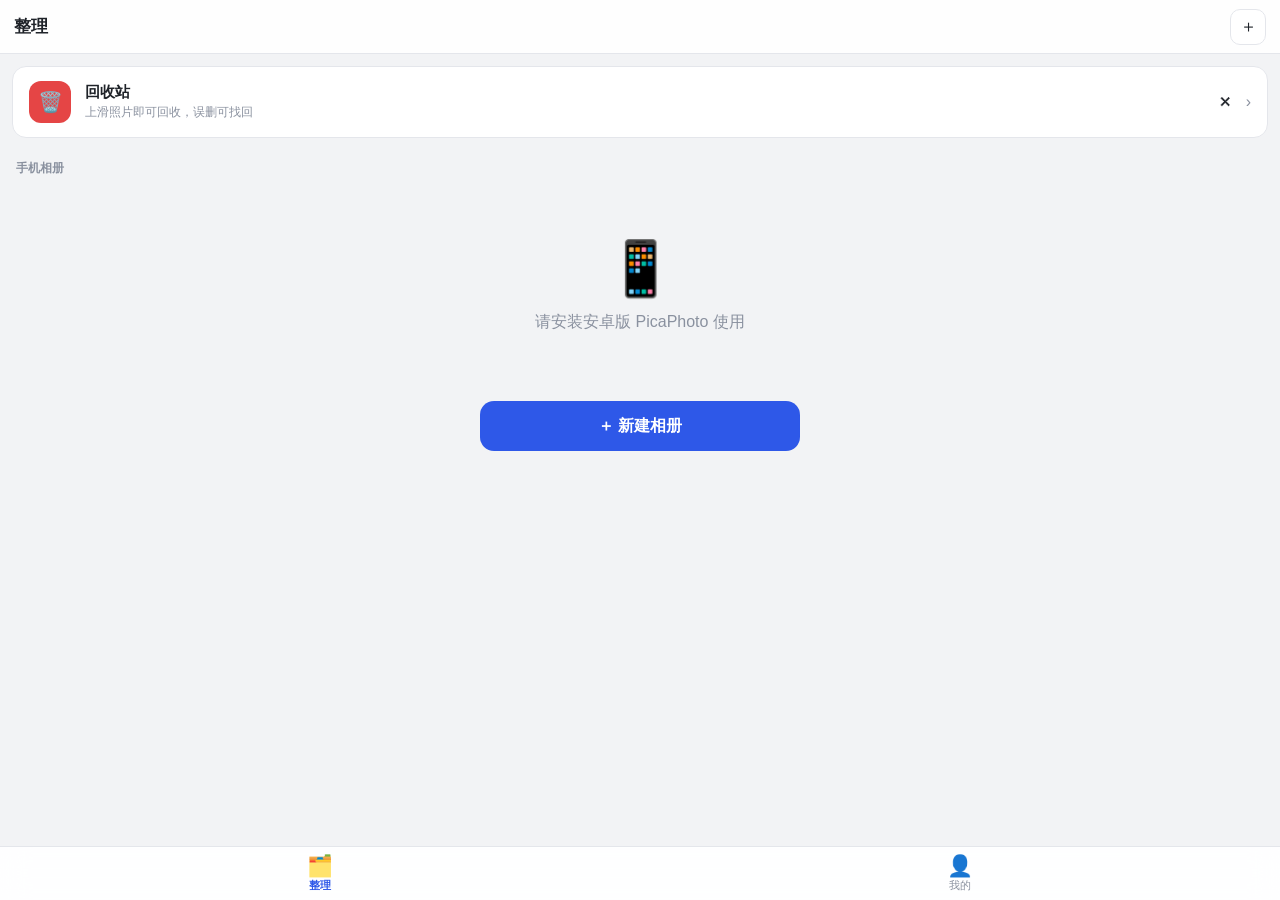
==== mobile/index.html @ a2394e42 "chore: update mobile mirror to v1.3.2" ====
<!doctype html>
<html lang="zh-CN">
<head>
<meta charset="utf-8">
<meta name="viewport" content="width=device-width, initial-scale=1, viewport-fit=cover, maximum-scale=1, user-scalable=no">
<meta name="theme-color" content="#2e58e8">
<meta name="apple-mobile-web-app-capable" content="yes">
<meta name="apple-mobile-web-app-status-bar-style" content="black-translucent">
<title>PicaPhoto</title>
<link rel="manifest" href="manifest.webmanifest">
<link rel="icon" href="icon-192.png">
<link rel="apple-touch-icon" href="icon-192.png">
<link rel="stylesheet" href="app.css">
</head>
<body>
<header id="topbar">
  <button class="tb-btn" id="btn-back" aria-label="返回" style="display:none">‹</button>
  <h1 id="title">整理</h1>
  <button class="tb-btn" id="btn-add" aria-label="添加">＋</button>
</header>

<main>
  <section class="view active" id="view-home">
    <div id="pullHint"></div>
    <div class="tool-card" id="trashCard">
      <div class="ic">🗑️</div>
      <div class="tt"><div class="n">回收站</div><div class="d" id="trashCardD">上滑照片即可回收，误删可找回</div></div>
      <button class="mini-clear" id="trashClear" aria-label="清空回收站">✕</button>
      <span class="arrow">›</span>
    </div>
    <div id="albums"></div>
    <div style="height:80px"></div>
  </section>
  <section class="view" id="view-photos"><div id="photos"></div><div style="height:120px"></div></section>
  <section class="view" id="view-trash"><div id="trash"></div></section>
  <section class="view" id="view-me"></section>
</main>

<nav id="tabbar">
  <div class="tab on" data-tab="org"><span class="ic">🗂️</span>整理</div>
  <div class="tab" data-tab="me"><span class="ic">👤</span>我的</div>
</nav>

<!-- 大图整理：上预览区 + 下工作区 -->
<div id="viewer">
  <div id="vPreview">
    <div id="vTrack"></div>
    <div id="vTrashZone"><span class="ic">🗑️</span><span class="txt">松手移入回收站</span></div>
    <div id="vHint">↑ 上滑回收 · ↓ 下滑返回 · 捏合返回</div>
    <div class="v-count" id="vCount">1 / 1</div>
    <button class="v-close" id="vClose">✕</button>
  </div>
  <div id="vWork"></div>
</div>

<div id="multiAlbums"></div>
<div id="selbar">
  <span class="count" id="selCount">0 项</span>
  <button class="sbtn" id="selAll">全选</button>
  <button class="sbtn" id="selDone">完成</button>
  <button class="sbtn green" id="selMove">移动到</button>
  <button class="sbtn danger" id="selDel">删除</button>
</div>

<div id="sheet">
  <div class="panel">
    <div class="head"><span id="sheetTitle">选择操作</span><span class="x" id="sheetX">✕</span></div>
    <div class="list" id="sheetList"></div>
  </div>
</div>

<div id="dlg">
  <div class="box">
    <div class="t" id="dlgTitle">标题</div>
    <input id="dlgInput" placeholder="请输入名称">
    <div class="btns"><button class="no" id="dlgCancel">取消</button><button class="ok" id="dlgOk">确定</button></div>
  </div>
</div>

<div id="updateDlg">
  <div class="box">
    <div class="t">发现新版本</div>
    <div class="ver" id="updVer"></div>
    <div class="log" id="updLog"></div>
    <div class="btns"><button class="no" id="updIgnore">忽略此版本</button><button class="ok" id="updNow">更新</button></div>
  </div>
</div>

<div id="phPreview"></div>



<button id="fabDone" style="display:none">完成整理 (0)</button>

<div id="toast"></div>

<script src="app.js"></script>
</body>
</html>
---- mobile/app.css ----
:root{
  --bg:#f2f3f5; --card:#fff; --fg:#1f2329; --sub:#8a919f; --line:#e4e6eb;
  --accent:#2e58e8; --accent-soft:#eef3ff; --green:#07c160; --danger:#e54545;
  --bar-h:54px; --safe-b:env(safe-area-inset-bottom,0px); --safe-t:env(safe-area-inset-top,0px);
  --r:14px; color-scheme:light dark;
  --ease:cubic-bezier(.2,.8,.2,1);
  --spring:cubic-bezier(.34,1.56,.64,1);
}
[data-theme="dark"]{
  --bg:#17181c; --card:#262931; --fg:#f2f4f8; --sub:#9aa3b2; --line:#333844;
  --accent:#4d8dff; --accent-soft:#1f2c47; --green:#2fd08a; --danger:#ff6b6b;
}
*{box-sizing:border-box;-webkit-tap-highlight-color:transparent}
html,body{margin:0;height:100%;background:var(--bg);color:var(--fg);
  font-family:-apple-system,BlinkMacSystemFont,"PingFang SC","Microsoft YaHei",sans-serif;
  -webkit-font-smoothing:antialiased;-moz-osx-font-smoothing:grayscale;
  text-rendering:optimizeLegibility;-webkit-text-size-adjust:100%}
body{overflow:hidden;touch-action:manipulation}
button{font-family:inherit;border:none;background:none;color:inherit;cursor:pointer;padding:0}
img{-webkit-user-drag:none;user-select:none}
/* ============ 通用动画（GPU 合成，120Hz 流畅） ============ */
@keyframes viewIn{from{opacity:0;transform:translateX(18px)}to{opacity:1;transform:translateX(0)}}
@keyframes fadeIn{from{opacity:0}to{opacity:1}}
@keyframes riseIn{from{opacity:0;transform:translateY(14px)}to{opacity:1;transform:translateY(0)}}
@keyframes popIn{0%{opacity:0;transform:scale(.86)}60%{transform:scale(1.04)}100%{opacity:1;transform:scale(1)}}
@keyframes pop{0%{transform:scale(.4)}60%{transform:scale(1.25)}100%{transform:scale(1)}}
@keyframes flyout{to{transform:scale(.5);opacity:0}}
@keyframes flyoutUp{to{transform:translateY(-30px) scale(.7);opacity:0}}
@keyframes bounce{0%{transform:scale(1)}30%{transform:scale(1.28)}60%{transform:scale(.92)}100%{transform:scale(1)}}
@keyframes pulse{0%{box-shadow:0 0 0 0 color-mix(in srgb,var(--accent) 55%,transparent)}100%{box-shadow:0 0 0 10px transparent}}
@keyframes sheetUp{from{transform:translateY(60px);opacity:0}to{transform:translateY(0);opacity:1}}
@keyframes dlgIn{from{transform:scale(.9);opacity:0}to{transform:scale(1);opacity:1}}
@keyframes viewerIn{from{transform:translateY(40px);opacity:.4}to{transform:translateY(0);opacity:1}}
@keyframes spinner{to{transform:rotate(360deg)}}
.anim-fade{animation:fadeIn .25s var(--ease)}
.anim-rise{animation:riseIn .32s var(--ease) both}
.anim-pop{animation:popIn .3s var(--spring) both}
@media (prefers-reduced-motion: reduce){
  *{animation:none!important;transition:none!important}
}
/* ============ 顶栏 ============ */
#topbar{position:fixed;top:0;left:0;right:0;z-index:50;height:calc(var(--bar-h) + var(--safe-t));
  padding:var(--safe-t) 14px 0;display:flex;align-items:center;gap:10px;
  background:color-mix(in srgb,var(--card) 88%,transparent);backdrop-filter:blur(14px);
  border-bottom:1px solid var(--line)}
#topbar .logo{width:30px;height:30px;border-radius:8px;flex:none}
#topbar h1{font-size:17px;font-weight:700;margin:0;flex:1;white-space:nowrap;overflow:hidden;text-overflow:ellipsis;transition:opacity .18s}
#topbar .tb-btn{min-width:36px;height:36px;border-radius:10px;display:flex;align-items:center;justify-content:center;
  font-size:17px;background:var(--card);border:1px solid var(--line);padding:0 8px;transition:transform .14s var(--spring),background .2s}
#topbar .tb-btn:active{transform:scale(.88)}
main{position:fixed;inset:calc(var(--bar-h) + var(--safe-t)) 0 calc(var(--bar-h) + var(--safe-b));overflow:hidden}
.view{position:absolute;inset:0;overflow-y:auto;-webkit-overflow-scrolling:touch;padding:12px 12px 30px;display:none;overscroll-behavior-y:contain}
.view.active{display:block;animation:viewIn .26s var(--ease)}
/* ============ 首页 ============ */
.set-h{font-size:12px;color:var(--sub);font-weight:600;padding:8px 4px 4px}
.set-h2{font-size:12px;color:var(--sub);font-weight:600;padding:8px 4px 4px;margin:4px 0 0}
.full{grid-column:1/-1}
.alb-grid{display:grid;grid-template-columns:repeat(2,1fr);gap:12px}
.alb{background:var(--card);border:1px solid var(--line);border-radius:var(--r);overflow:hidden;transition:transform .12s var(--ease)}
.alb:active{transform:scale(.97)}
.alb .cover{width:100%;aspect-ratio:4/3;background:var(--accent-soft);position:relative}
.alb .cover img{width:100%;height:100%;object-fit:cover;display:block}
.alb .meta{padding:10px 12px}
.alb .name{font-size:14px;font-weight:600;white-space:nowrap;overflow:hidden;text-overflow:ellipsis}
.alb .cnt{font-size:12px;color:var(--sub);margin-top:2px}
.ph-grid{display:grid;grid-template-columns:repeat(3,1fr);gap:3px}
.ph{aspect-ratio:1;background:var(--card);border-radius:6px;overflow:hidden;position:relative;transform:translateZ(0)}
.ph img{width:100%;height:100%;object-fit:cover;display:block;pointer-events:none;transition:transform .2s var(--ease)}
.ph .idx{position:absolute;left:4px;bottom:4px;min-width:20px;height:20px;padding:0 4px;border-radius:10px;
  background:var(--accent);color:#fff;display:none;align-items:center;justify-content:center;font-size:12px;font-weight:700;
  animation:pop .28s var(--spring);z-index:2}
.ph.sel-on .idx{display:flex}
.ph.sel-on{outline:3px solid var(--accent);outline-offset:-3px}
.ph.sel-on::after{content:"";position:absolute;inset:0;animation:pulse .45s var(--ease)}
.ph .dur{position:absolute;right:4px;bottom:4px;font-size:10px;color:#fff;background:rgba(0,0,0,.55);
  padding:1px 5px;border-radius:6px}
.empty{padding:56px 24px;text-align:center;color:var(--sub)}
.empty .big{font-size:54px;margin-bottom:12px}
/* ============ 底栏 ============ */
#tabbar{position:fixed;left:0;right:0;bottom:0;z-index:50;height:calc(var(--bar-h) + var(--safe-b));
  padding-bottom:var(--safe-b);display:flex;background:color-mix(in srgb,var(--card) 92%,transparent);
  backdrop-filter:blur(14px);border-top:1px solid var(--line)}
.tab{flex:1;display:flex;flex-direction:column;align-items:center;justify-content:center;gap:2px;
  font-size:11px;color:var(--sub);transition:color .2s;position:relative}
.tab .ic{font-size:21px;line-height:1;position:relative;transition:transform .22s var(--spring)}
.tab .ic .bdg{position:absolute;top:-6px;right:-10px;min-width:16px;height:16px;border-radius:8px;
  background:var(--danger);color:#fff;font-size:10px;display:flex;align-items:center;justify-content:center;padding:0 4px}
.tab.on{color:var(--accent);font-weight:600}
.tab.on .ic{animation:bounce .4s var(--spring)}
.big-btn{margin:12px auto 0;height:50px;border-radius:14px;background:var(--accent);color:#fff;font-size:16px;font-weight:600;
  display:flex;align-items:center;justify-content:center;gap:8px;width:min(320px,80%);transition:transform .14s var(--spring),opacity .2s,background .2s}
.big-btn:active{transform:scale(.96)}
.big-btn.ghost{background:var(--card);color:var(--accent);border:1px solid var(--accent)}
.big-btn.danger{background:var(--danger)}
.big-btn.full{width:100%}
.tool-card{display:flex;align-items:center;gap:14px;background:var(--card);border:1px solid var(--line);
  border-radius:var(--r);padding:14px 16px;margin-bottom:14px;transition:transform .14s var(--ease),box-shadow .2s}
.tool-card:active{transform:scale(.98)}
.tool-card .ic{width:42px;height:42px;border-radius:12px;background:var(--danger);color:#fff;font-size:20px;
  display:flex;align-items:center;justify-content:center;flex:none}
.tool-card .tt{flex:1}
.tool-card .tt .n{font-size:15px;font-weight:600}
.tool-card .tt .d{font-size:12px;color:var(--sub);margin-top:2px}
.tool-card .arrow{color:var(--sub);font-size:16px;transition:transform .2s var(--ease)}
.tool-card:active .arrow{transform:translateX(3px)}
.big-alb{display:flex;gap:14px;align-items:center;background:var(--card);border:1px solid var(--line);border-radius:var(--r);padding:12px;margin-bottom:14px;transition:transform .14s var(--ease)}
.big-alb:active{transform:scale(.98)}
.big-alb .cover{width:72px;height:72px;border-radius:12px;overflow:hidden;background:var(--accent-soft);flex:none}
.big-alb .cover img{width:100%;height:100%;object-fit:cover;display:block}
.big-alb .meta .n{font-size:16px;font-weight:700}
.big-alb .meta .d{font-size:12px;color:var(--sub);margin-top:3px}
.chip-row{display:flex;gap:8px;overflow-x:auto;padding:4px 2px 14px;-webkit-overflow-scrolling:touch;scrollbar-width:none}
.chip-row::-webkit-scrollbar{display:none}
.chip{flex:none;min-width:78px;max-width:132px;background:var(--card);border:1px solid var(--line);border-radius:16px;padding:10px 12px;text-align:center;transition:transform .14s var(--ease)}
.chip:active{transform:scale(.93)}
.chip .n{font-size:13px;font-weight:600;white-space:nowrap;overflow:hidden;text-overflow:ellipsis}
.chip .s{font-size:10px;color:var(--sub);margin-top:3px}
.chip.new{border-style:dashed;color:var(--accent);background:var(--accent-soft)}
.chip img{width:36px;height:36px;border-radius:10px;object-fit:cover;display:block;margin:0 auto 6px}
.chip.ph{min-width:92px}
.pgalb-grid{display:grid;grid-template-columns:repeat(4,1fr);gap:8px;margin-bottom:8px}
.pgalb{background:var(--card);border:1px solid var(--line);border-radius:10px;overflow:hidden;transition:transform .14s var(--ease);position:relative}
.pgalb:active{transform:scale(.93)}
.pgalb .cover{width:100%;aspect-ratio:1;background:var(--accent-soft);position:relative}
.pgalb .cover-ph{width:100%;height:100%;display:flex;align-items:center;justify-content:center;font-size:34px;font-weight:800;color:var(--accent);background:linear-gradient(135deg,color-mix(in srgb,var(--accent) 16%,transparent),color-mix(in srgb,var(--accent) 4%,transparent))}
.pgalb .cover img{width:100%;height:100%;object-fit:cover;display:block;transition:transform .25s var(--ease)}
.pgalb .name{font-size:11px;font-weight:600;white-space:nowrap;overflow:hidden;text-overflow:ellipsis;padding:5px 6px 2px}
.pgalb .cnt{font-size:10px;color:var(--sub);padding:0 6px 6px}
#pullHint{position:sticky;top:0;left:0;right:0;height:0;display:flex;align-items:center;justify-content:center;color:var(--sub);font-size:12px;z-index:5;overflow:hidden;transition:height .22s var(--ease)}
#pullHint.show{height:44px}
.manage-hint{position:absolute;left:10px;right:10px;top:8px;text-align:center;font-size:12px;color:var(--accent);
  background:color-mix(in srgb,var(--accent) 14%,transparent);padding:6px;border-radius:10px;z-index:4;pointer-events:none;opacity:0;transition:opacity .25s}
.manage-hint.show{opacity:1}
/* ============ 我的 ============ */
.me-head{display:flex;align-items:center;gap:14px;padding:6px 4px 16px;animation:riseIn .3s var(--ease) both}
.me-head img{width:56px;height:56px;border-radius:14px;flex:none;box-shadow:0 6px 16px rgba(46,88,232,.25)}
.me-head .me-name{font-size:20px;font-weight:800}
.me-head .me-ver{font-size:12px;color:var(--sub);margin-top:3px}
.stat-grid{display:grid;grid-template-columns:repeat(3,1fr);gap:10px;margin-bottom:16px}
.stat{background:var(--card);border:1px solid var(--line);border-radius:var(--r);padding:14px 10px;
  display:flex;flex-direction:column;align-items:center;gap:4px;animation:riseIn .3s var(--ease) both}
.stat b{font-size:20px;font-weight:800;color:var(--accent)}
.stat span{font-size:11px;color:var(--sub)}
.cal-card{background:var(--card);border:1px solid var(--line);border-radius:var(--r);padding:14px;margin-bottom:12px;animation:riseIn .34s var(--ease) both}
.cal-head{display:flex;align-items:center;justify-content:space-between;margin-bottom:10px}
.cal-head button{width:30px;height:30px;border-radius:8px;background:var(--bg);border:1px solid var(--line);font-size:15px;transition:transform .14s var(--spring)}
.cal-head button:active{transform:scale(.85)}
.cal-head b{font-size:15px}
.cal-week{display:grid;grid-template-columns:repeat(7,1fr);text-align:center;font-size:10px;color:var(--sub);margin-bottom:6px}
.cal-grid{display:grid;grid-template-columns:repeat(7,1fr);gap:4px}
.cal-day{aspect-ratio:1;border-radius:8px;display:flex;flex-direction:column;align-items:center;justify-content:center;
  font-size:12px;color:var(--fg);background:var(--bg);position:relative;transition:transform .12s var(--ease)}
.cal-day:active{transform:scale(.88)}
.cal-day b{font-size:10px;color:#fff;font-weight:700}
.cal-day.lvl1{background:color-mix(in srgb,var(--accent) 28%,var(--card))}
.cal-day.lvl2{background:color-mix(in srgb,var(--accent) 55%,var(--card))}
.cal-day.lvl3{background:var(--accent)}
.cal-day.lvl2,.cal-day.lvl3{color:#fff}
.cal-day.muted{opacity:.35}
.cal-legend{display:flex;align-items:center;gap:8px;justify-content:flex-end;margin-top:10px;font-size:10px;color:var(--sub)}
.cal-legend span{width:14px;height:14px;border-radius:4px;display:inline-block;background:var(--bg)}
.cal-legend .l1{background:color-mix(in srgb,var(--accent) 28%,var(--card))}
.cal-legend .l2{background:color-mix(in srgb,var(--accent) 55%,var(--card))}
.cal-legend .l3{background:var(--accent)}
/* ============ 设置（飞书风格：分组卡片 + 开关） ============ */
.set-group{background:var(--card);border:1px solid var(--line);border-radius:var(--r);overflow:hidden;margin-bottom:12px;animation:riseIn .34s var(--ease) both}
.set-row{display:flex;align-items:center;gap:10px;padding:14px 16px;border-top:1px solid var(--line);transition:background .15s}
.set-row:first-child{border-top:none}
.set-row:active{background:color-mix(in srgb,var(--fg) 4%,transparent)}
.set-row .tt{flex:1}
.set-row .tt .n{font-size:15px;font-weight:500}
.set-row .tt .d{font-size:12px;color:var(--sub);margin-top:2px}
.set-row .arrow{color:var(--sub);font-size:15px;transition:transform .2s var(--ease)}
.set-row:active .arrow{transform:translateX(3px)}
.switch{width:46px;height:26px;border-radius:13px;background:#d8d8d8;position:relative;flex:none;transition:background .22s var(--ease)}
.switch.on{background:var(--green)}
.switch::after{content:"";position:absolute;top:3px;left:3px;width:20px;height:20px;border-radius:50%;background:#fff;
  box-shadow:0 1px 3px rgba(0,0,0,.25);transition:transform .24s var(--spring)}
.switch.on::after{transform:translateX(20px)}
/* ============ 大图整理 ============ */
#viewer{position:fixed;inset:0;background:var(--bg);z-index:100;display:none;flex-direction:column;touch-action:none;overflow:hidden}
#viewer.open{display:flex;animation:viewerIn .28s var(--ease)}
#vPreview{position:relative;flex:1;background:#0d0e12;overflow:hidden;min-height:0}
#vTrack{position:absolute;inset:calc(var(--safe-t) + 42px) 0 0;will-change:transform;transform:translate(0,0)}
#viewer .slide{position:absolute;top:calc(var(--safe-t) + 42px);left:0;right:0;bottom:0;overflow:hidden;display:flex;align-items:center;justify-content:center;
  transform:translateX(0);transition:none;will-change:transform}
#viewer .slide.peek{transform:translateX(0) scale(1.05)}
#viewer .slide.zoomed img{transform:scale(2.2);transition:transform .25s var(--ease)}
#viewer img,#viewer video{width:100%;height:100%;max-width:100%;max-height:100%;object-fit:contain;
  pointer-events:none;user-select:none;-webkit-user-drag:none}
#viewer .slide img.full{position:absolute;inset:0;opacity:0;transition:opacity .18s var(--ease)}
#viewer .slide img.full.show{opacity:1}
#viewer .slide img.thumb{position:absolute;inset:0;filter:blur(4px) brightness(.92);transform:scale(1.03)}
#viewer video{pointer-events:auto}
.v-count{position:absolute;top:calc(var(--safe-t) + 50px);left:14px;z-index:6;color:#fff;font-size:13px;font-weight:600;
  background:rgba(0,0,0,.45);padding:4px 10px;border-radius:12px;animation:fadeIn .3s var(--ease) both}
.v-close{position:absolute;top:calc(var(--safe-t) + 48px);right:12px;z-index:6;width:34px;height:34px;border-radius:50%;
  background:rgba(0,0,0,.45);color:#fff;font-size:15px;display:flex;align-items:center;justify-content:center;transition:transform .16s var(--spring),background .2s}
.v-close:active{transform:scale(.86) rotate(90deg)}
#vHint{position:absolute;top:calc(var(--safe-t) + 92px);left:50%;transform:translateX(-50%);z-index:7;
  color:#fff;font-size:12px;background:rgba(0,0,0,.45);padding:5px 12px;border-radius:14px;opacity:0;
  transition:opacity .2s;white-space:nowrap}
#vHint.show{opacity:1}
/* 顶部常驻回收站 dock：上滑照片到此处回收 */
#vTrashZone{position:absolute;top:0;left:0;right:0;z-index:8;height:calc(var(--safe-t) + 42px);padding-top:var(--safe-t);
  display:flex;flex-direction:row;align-items:center;justify-content:center;gap:6px;color:#fff;
  background:rgba(0,0,0,.38);font-size:13px;font-weight:600;
  transition:background .2s var(--ease),height .2s var(--ease);box-shadow:0 3px 12px rgba(0,0,0,.2)}
#vTrashZone.show{background:rgba(229,69,69,.95);height:calc(var(--safe-t) + 58px)}
#vTrashZone .ic{font-size:20px}
#vTrashZone .txt{font-size:11px;opacity:.95}
#vTrashZone:not(.show) .txt{opacity:.65}
#vWork{flex:none;max-height:38%;overflow-y:auto;background:color-mix(in srgb,var(--card) 96%,transparent);
  backdrop-filter:blur(14px);border-top:1px solid var(--line);padding:10px 12px calc(var(--safe-b) + 12px)}
.vw-albums{display:flex;gap:8px;overflow-x:auto;padding:2px 0 10px;-webkit-overflow-scrolling:touch;scrollbar-width:none}
.vw-albums::-webkit-scrollbar{display:none}
/* 默认弱化样式，仅当前照片所属相册（.on）才醒目高亮，避免“全部高亮” */
.vchip{flex:none;height:34px;padding:0 14px;border-radius:17px;background:var(--bg);color:var(--sub);font-size:13px;font-weight:600;
  border:1px solid var(--line);display:flex;align-items:center;gap:6px;transition:transform .14s var(--spring),background .18s,color .18s,border-color .18s}
.vchip:active{transform:scale(.9)}
.vchip.new{background:var(--accent-soft);color:var(--accent);border:1px dashed var(--accent)}
.vw-btns{display:flex;gap:10px}
.vw-btns button{flex:1;height:44px;border-radius:12px;background:var(--bg);border:1px solid var(--line);font-size:14px;font-weight:600;
  display:flex;align-items:center;justify-content:center;gap:6px;transition:transform .14s var(--spring)}
.vw-btns button:active{transform:scale(.94)}
.vw-btns button.on{background:var(--accent);color:#fff;border:none}
.vw-btns button.danger{background:var(--danger);color:#fff;border:none}
/* ============ 多选栏 ============ */
#selbar{position:fixed;left:0;right:0;bottom:0;z-index:80;display:flex;align-items:center;gap:10px;
  padding:10px 14px calc(var(--safe-b) + 10px);background:color-mix(in srgb,var(--card) 94%,transparent);
  backdrop-filter:blur(14px);border-top:1px solid var(--line);transform:translateY(120%);transition:transform .28s var(--ease)}
#selbar.show{transform:translateY(0)}
#selbar .count{flex:1;font-size:14px;font-weight:600;white-space:nowrap}
#selbar .sbtn{height:40px;padding:0 16px;border-radius:20px;background:var(--bg);border:1px solid var(--line);font-size:14px;transition:transform .14s var(--spring)}
#selbar .sbtn:active{transform:scale(.92)}
#selbar .sbtn.green{background:var(--accent);color:#fff;border:none}
#selbar .sbtn.danger{background:var(--danger);color:#fff;border:none}
/* ============ 弹层 ============ */
#sheet{position:fixed;inset:0;z-index:110;background:rgba(0,0,0,.4);display:none;align-items:flex-end}
#sheet.open{display:flex}
#sheet .panel{width:100%;background:var(--card);border-radius:18px 18px 0 0;padding:10px 0 calc(var(--safe-b) + 14px);
  animation:sheetUp .26s var(--ease);max-height:70vh;display:flex;flex-direction:column}
#sheet .head{display:flex;align-items:center;padding:12px 18px 6px;font-size:13px;color:var(--sub);font-weight:600;flex:none}
#sheet .head .x{margin-left:auto;font-size:18px;color:var(--sub);padding:4px;transition:transform .2s var(--spring)}
#sheet .head .x:active{transform:rotate(90deg)}
#sheet .list{overflow-y:auto;-webkit-overflow-scrolling:touch}
#sheet .opt{display:flex;align-items:center;gap:14px;padding:14px 20px;font-size:16px;border-top:1px solid var(--line);transition:background .15s;animation:riseIn .24s var(--ease) both}
#sheet .opt:active{background:color-mix(in srgb,var(--fg) 4%,transparent)}
#sheet .opt .ic{font-size:20px;width:24px;text-align:center}
#dlg,#updateDlg{position:fixed;inset:0;z-index:120;background:rgba(0,0,0,.45);display:none;align-items:center;justify-content:center}
#dlg.open,#updateDlg.open{display:flex}
#dlg .box,#updateDlg .box{width:min(340px,86%);background:var(--card);border-radius:16px;padding:20px;animation:dlgIn .2s var(--spring)}
#dlg .t,#updateDlg .t{font-size:16px;font-weight:700;margin-bottom:12px;text-align:center}
#dlg input{width:100%;height:44px;border-radius:10px;border:1px solid var(--line);background:var(--bg);
  color:var(--fg);padding:0 12px;font-size:15px;outline:none;transition:border-color .2s}
#dlg input:focus{border-color:var(--accent)}
#dlg .btns,#updateDlg .btns{display:flex;gap:10px;margin-top:18px}
#dlg .btns button,#updateDlg .btns button{flex:1;height:42px;border-radius:10px;font-size:15px;font-weight:600;transition:transform .14s var(--spring)}
#dlg .btns button:active,#updateDlg .btns button:active{transform:scale(.94)}
#dlg .ok,#updateDlg .ok{background:var(--accent);color:#fff}
#dlg .no,#updateDlg .no{background:var(--bg);color:var(--fg)}
#updateDlg .ver{text-align:center;font-size:14px;font-weight:600;color:var(--accent);margin-bottom:10px}
#updateDlg .log{font-size:13px;color:var(--sub);line-height:1.6;max-height:40vh;overflow-y:auto;background:var(--bg);border-radius:10px;padding:10px 12px;white-space:pre-wrap;word-break:break-word}
/* ============ 多选底部相册 ============ */
#multiAlbums{position:fixed;left:0;right:0;bottom:calc(var(--safe-b) + 66px);z-index:79;display:none;gap:8px;
  overflow-x:auto;padding:8px 12px;background:color-mix(in srgb,var(--card) 94%,transparent);
  backdrop-filter:blur(14px);border-top:1px solid var(--line);-webkit-overflow-scrolling:touch;scrollbar-width:none}
#multiAlbums.show{display:flex;animation:riseIn .22s var(--ease)}
#multiAlbums::-webkit-scrollbar{display:none}
#multiAlbums .mchip{flex:none;height:36px;padding:0 16px;border-radius:18px;background:var(--accent);color:#fff;
  font-size:13px;font-weight:600;display:flex;align-items:center;gap:6px;transition:transform .14s var(--spring)}
#multiAlbums .mchip:active{transform:scale(.9)}
#multiAlbums .mchip.new{background:var(--accent-soft);color:var(--accent);border:1px dashed var(--accent)}
/* ============ Toast ============ */
#toast{position:fixed;left:50%;bottom:calc(var(--bar-h) + var(--safe-b) + 26px);transform:translateX(-50%) translateY(10px);
  background:rgba(0,0,0,.82);color:#fff;padding:10px 16px;border-radius:22px;font-size:14px;z-index:200;
  display:flex;align-items:center;gap:14px;opacity:0;pointer-events:none;transition:opacity .25s,transform .25s;
  max-width:88%}
#toast.show{opacity:1;transform:translateX(-50%) translateY(0)}
#toast .act{color:#7ab8ff;font-weight:700;font-size:14px;padding:4px}
/* ============ FAB ============ */
#fab{position:fixed;right:18px;bottom:calc(var(--bar-h) + var(--safe-b) + 18px);z-index:60;width:56px;height:56px;
  border-radius:50%;background:var(--accent);color:#fff;font-size:26px;display:flex;align-items:center;justify-content:center;
  box-shadow:0 8px 20px rgba(46,88,232,.4);transition:transform .16s var(--spring)}
#fab:active{transform:scale(.88)}
/* “完成整理”：批量确认删除已移动照片的源文件 */
#fabDone{position:fixed;right:14px;bottom:calc(var(--bar-h) + var(--safe-b) + 16px);z-index:70;height:44px;padding:0 18px;
  border-radius:22px;background:var(--green);color:#fff;font-size:14px;font-weight:700;display:flex;align-items:center;justify-content:center;
  box-shadow:0 8px 20px rgba(7,193,96,.4);animation:riseIn .25s var(--ease);transition:transform .14s var(--spring)}
#fabDone:active{transform:scale(.93)}
/* ============ 回收站操作按钮 ============ */
.trash-actions{display:flex;flex-direction:column;align-items:center;margin-top:6px;animation:riseIn .3s var(--ease) both}

/* 删除/回收飞离动画 */
.flyout-up{animation:flyoutUp .18s var(--ease) both}
.bump{animation:bounce .3s var(--spring)}

/* 大图浏览：当前照片所属相册高亮 */
.vchip.on{background:var(--green);color:#fff;border-color:var(--green);font-weight:700}
.vchip.on::after{content:"✓";margin-left:2px;font-weight:900}
.vchip.on:active{background:var(--danger);border-color:var(--danger)}
.vchip.on:active::after{content:"移出";font-size:11px}

/* ============ 小图长按预览 ============ */
#phPreview{position:fixed;inset:0;z-index:150;background:rgba(0,0,0,.72);display:none;align-items:center;justify-content:center;pointer-events:none;animation:fadeIn .15s var(--ease)}
#phPreview.show{display:flex}
#phPreview img{max-width:92%;max-height:82%;border-radius:12px;object-fit:contain;box-shadow:0 12px 40px rgba(0,0,0,.5);animation:popIn .2s var(--spring)}

/* 月份分隔占位格（占一个照片位，标注月份分界） */
.ph-month{display:flex;align-items:center;justify-content:center;background:color-mix(in srgb,var(--accent) 10%,var(--card));
  border:1px dashed var(--line);color:var(--accent);font-size:13px;font-weight:700;letter-spacing:1px}

/* ============ 大图相册位置：下部 / 左部 / 右部 ============ */
#viewer{flex-direction:column}
#viewer[data-vwork="left"],#viewer[data-vwork="right"]{flex-direction:row}
#viewer[data-vwork="left"] #vWork,#viewer[data-vwork="right"] #vWork{width:96px;max-height:none;overflow-y:auto;border-top:none;padding:10px 8px calc(var(--safe-b) + 10px)}
#viewer[data-vwork="left"] #vWork{border-right:1px solid var(--line)}
#viewer[data-vwork="right"] #vWork{border-left:1px solid var(--line)}
#viewer[data-vwork="left"] .vw-albums,#viewer[data-vwork="right"] .vw-albums{flex-direction:column;overflow-y:auto;overflow-x:hidden;padding:2px 0 8px}
#viewer[data-vwork="left"] .vw-btns,#viewer[data-vwork="right"] .vw-btns{flex-direction:column;gap:6px}
#viewer[data-vwork="left"] .vchip,#viewer[data-vwork="right"] .vchip{width:100%;justify-content:center;height:30px;padding:0 6px;font-size:12px}
#viewer[data-vwork="left"] .slide{justify-content:flex-start}
#viewer[data-vwork="right"] .slide{justify-content:flex-end}
/* 下部：一行放不下自动两行，两行仍放不下横向滑动 */
#viewer[data-vwork="bottom"] .vw-albums{flex-wrap:wrap;max-height:76px;overflow-y:hidden;overflow-x:auto}
/* 上滑删除：当前照片飞走层 */
.ghost-fly{position:fixed;left:0;right:0;top:0;bottom:0;width:100%;height:100%;object-fit:contain;z-index:999;pointer-events:none;
  transition:transform .18s var(--ease),opacity .18s var(--ease)}
.ghost-fly.fly{transform:translateY(-170px) scale(.9);opacity:0}
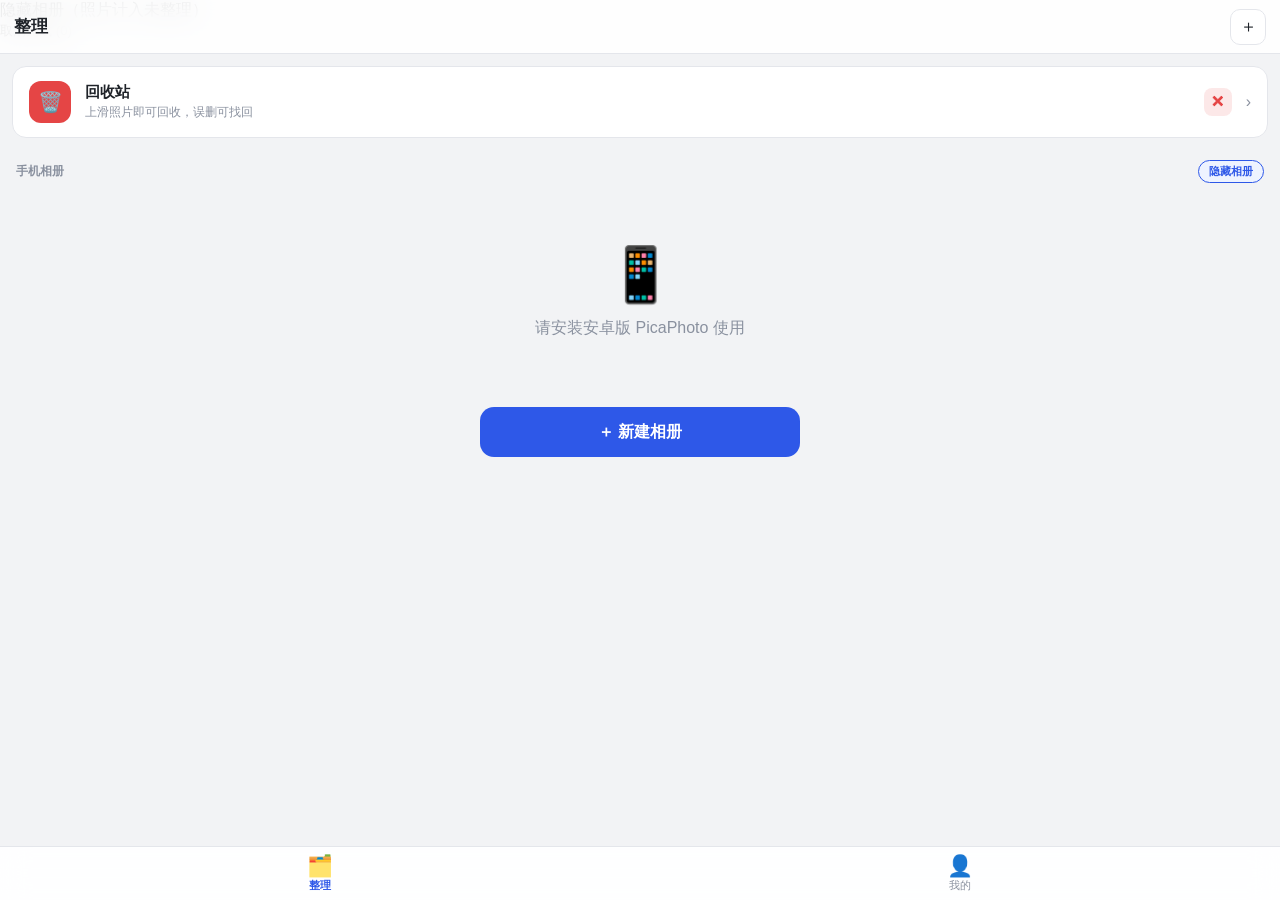
==== commit 354ed155: "chore: update mobile mirror to v1.3.4" ====
--- a/mobile/index.html
+++ b/mobile/index.html
@@ -77,6 +77,14 @@
   </div>
 </div>
 
+<div id="hidePanel">
+  <div class="box">
+    <div class="t">隐藏相册（照片计入未整理）</div>
+    <div class="hide-list" id="hideList"></div>
+    <div class="btns"><button class="no" id="hideCancel">取消</button><button class="ok" id="hideDone">完成 (0)</button></div>
+  </div>
+</div>
+
 <div id="updateDlg">
   <div class="box">
     <div class="t">发现新版本</div>
--- a/mobile/app.css
+++ b/mobile/app.css
@@ -52,7 +52,7 @@
 .view{position:absolute;inset:0;overflow-y:auto;-webkit-overflow-scrolling:touch;padding:12px 12px 30px;display:none;overscroll-behavior-y:contain}
 .view.active{display:block;animation:viewIn .26s var(--ease)}
 /* ============ 首页 ============ */
-.set-h{font-size:12px;color:var(--sub);font-weight:600;padding:8px 4px 4px}
+.set-h{font-size:12px;color:var(--sub);font-weight:600;padding:8px 4px 4px;display:flex;align-items:center;gap:8px}
 .set-h2{font-size:12px;color:var(--sub);font-weight:600;padding:8px 4px 4px;margin:4px 0 0}
 .full{grid-column:1/-1}
 .alb-grid{display:grid;grid-template-columns:repeat(2,1fr);gap:12px}
@@ -313,12 +313,12 @@
 /* ============ 大图相册位置：下部 / 左部 / 右部 ============ */
 #viewer{flex-direction:column}
 #viewer[data-vwork="left"],#viewer[data-vwork="right"]{flex-direction:row}
-#viewer[data-vwork="left"] #vWork,#viewer[data-vwork="right"] #vWork{width:96px;max-height:none;overflow-y:auto;border-top:none;padding:10px 8px calc(var(--safe-b) + 10px)}
+#viewer[data-vwork="left"] #vWork,#viewer[data-vwork="right"] #vWork{width:118px;max-height:none;overflow-y:auto;border-top:none;padding:calc(var(--safe-t) + 10px) 10px calc(var(--safe-b) + 10px)}
 #viewer[data-vwork="left"] #vWork{border-right:1px solid var(--line)}
 #viewer[data-vwork="right"] #vWork{border-left:1px solid var(--line)}
 #viewer[data-vwork="left"] .vw-albums,#viewer[data-vwork="right"] .vw-albums{flex-direction:column;overflow-y:auto;overflow-x:hidden;padding:2px 0 8px}
 #viewer[data-vwork="left"] .vw-btns,#viewer[data-vwork="right"] .vw-btns{flex-direction:column;gap:6px}
-#viewer[data-vwork="left"] .vchip,#viewer[data-vwork="right"] .vchip{width:100%;justify-content:center;height:30px;padding:0 6px;font-size:12px}
+#viewer[data-vwork="left"] .vchip,#viewer[data-vwork="right"] .vchip{width:100%;justify-content:center;height:42px;border-radius:12px;padding:0 8px;font-size:13px;margin-bottom:6px}
 #viewer[data-vwork="left"] .slide{justify-content:flex-start}
 #viewer[data-vwork="right"] .slide{justify-content:flex-end}
 /* 下部：一行放不下自动两行，两行仍放不下横向滑动 */
@@ -327,3 +327,9 @@
 .ghost-fly{position:fixed;left:0;right:0;top:0;bottom:0;width:100%;height:100%;object-fit:contain;z-index:999;pointer-events:none;
   transition:transform .18s var(--ease),opacity .18s var(--ease)}
 .ghost-fly.fly{transform:translateY(-170px) scale(.9);opacity:0}
+
+/* 首页：隐藏相册按钮 / 回收站清空小方块 */
+.hide-btn{margin-left:auto;font-size:11px;color:var(--accent);background:var(--accent-soft);border:1px solid var(--accent);padding:3px 10px;border-radius:12px;font-weight:600;flex:none;transition:transform .12s var(--spring)}
+.hide-btn:active{transform:scale(.92)}
+.mini-clear{width:28px;height:28px;border-radius:8px;background:color-mix(in srgb,var(--danger) 12%,transparent);color:var(--danger);font-size:14px;font-weight:700;display:flex;align-items:center;justify-content:center;flex:none;transition:transform .12s var(--spring)}
+.mini-clear:active{transform:scale(.82)}
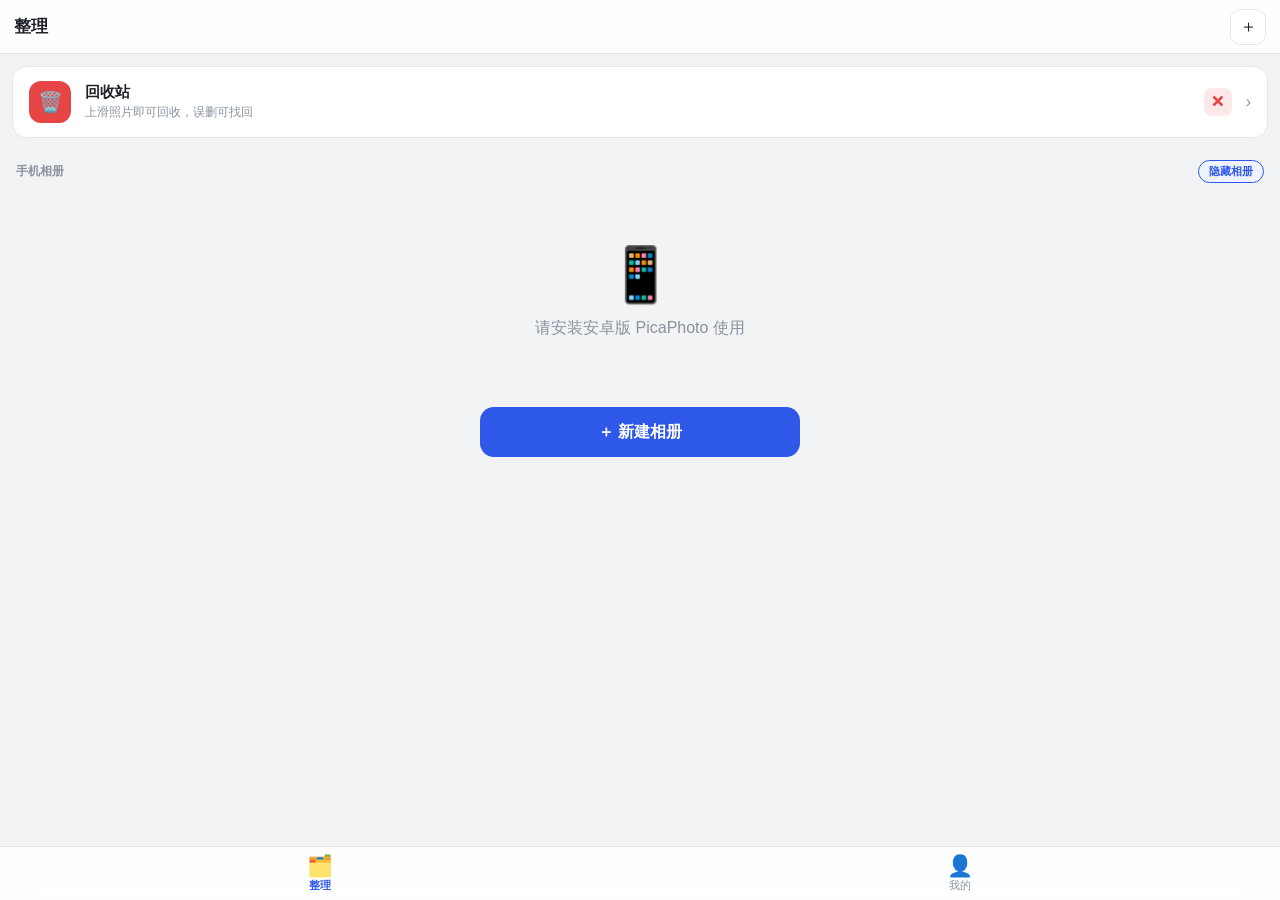
==== commit fe861f67: "Update mobile to v1.4.0" ====
--- a/mobile/index.html
+++ b/mobile/index.html
@@ -98,7 +98,6 @@
 
 
 
-<button id="fabDone" style="display:none">完成整理 (0)</button>
 
 <div id="toast"></div>
 
--- a/mobile/app.css
+++ b/mobile/app.css
@@ -263,7 +263,8 @@
 #updateDlg .log{font-size:13px;color:var(--sub);line-height:1.6;max-height:40vh;overflow-y:auto;background:var(--bg);border-radius:10px;padding:10px 12px;white-space:pre-wrap;word-break:break-word}
 /* ============ 多选底部相册 ============ */
 #multiAlbums{position:fixed;left:0;right:0;bottom:calc(var(--safe-b) + 66px);z-index:79;display:none;gap:8px;
-  overflow-x:auto;padding:8px 12px;background:color-mix(in srgb,var(--card) 94%,transparent);
+  flex-wrap:wrap;align-content:flex-start;max-height:104px;overflow-x:hidden;overflow-y:auto;
+  padding:8px 12px;background:color-mix(in srgb,var(--card) 94%,transparent);
   backdrop-filter:blur(14px);border-top:1px solid var(--line);-webkit-overflow-scrolling:touch;scrollbar-width:none}
 #multiAlbums.show{display:flex;animation:riseIn .22s var(--ease)}
 #multiAlbums::-webkit-scrollbar{display:none}
@@ -311,6 +312,10 @@
   border:1px dashed var(--line);color:var(--accent);font-size:13px;font-weight:700;letter-spacing:1px}
 
 /* ============ 大图相册位置：下部 / 左部 / 右部 ============ */
+
+/* Chunk-render sentinel (spans full row, invisible, no grid impact) */
+.ph-more{grid-column:1/-1;height:1px;visibility:hidden;pointer-events:none}
+
 #viewer{flex-direction:column}
 #viewer[data-vwork="left"],#viewer[data-vwork="right"]{flex-direction:row}
 #viewer[data-vwork="left"] #vWork,#viewer[data-vwork="right"] #vWork{width:118px;max-height:none;overflow-y:auto;border-top:none;padding:calc(var(--safe-t) + 10px) 10px calc(var(--safe-b) + 10px)}
@@ -319,10 +324,10 @@
 #viewer[data-vwork="left"] .vw-albums,#viewer[data-vwork="right"] .vw-albums{flex-direction:column;overflow-y:auto;overflow-x:hidden;padding:2px 0 8px}
 #viewer[data-vwork="left"] .vw-btns,#viewer[data-vwork="right"] .vw-btns{flex-direction:column;gap:6px}
 #viewer[data-vwork="left"] .vchip,#viewer[data-vwork="right"] .vchip{width:100%;justify-content:center;height:42px;border-radius:12px;padding:0 8px;font-size:13px;margin-bottom:6px}
-#viewer[data-vwork="left"] .slide{justify-content:flex-start}
-#viewer[data-vwork="right"] .slide{justify-content:flex-end}
+#viewer[data-vwork="left"] .slide{justify-content:flex-end}
+#viewer[data-vwork="right"] .slide{justify-content:flex-start}
 /* 下部：一行放不下自动两行，两行仍放不下横向滑动 */
-#viewer[data-vwork="bottom"] .vw-albums{flex-wrap:wrap;max-height:76px;overflow-y:hidden;overflow-x:auto}
+#viewer[data-vwork="bottom"] .vw-albums{flex-wrap:wrap;max-height:132px;overflow-y:hidden;overflow-x:auto}
 /* 上滑删除：当前照片飞走层 */
 .ghost-fly{position:fixed;left:0;right:0;top:0;bottom:0;width:100%;height:100%;object-fit:contain;z-index:999;pointer-events:none;
   transition:transform .18s var(--ease),opacity .18s var(--ease)}
@@ -333,3 +338,29 @@
 .hide-btn:active{transform:scale(.92)}
 .mini-clear{width:28px;height:28px;border-radius:8px;background:color-mix(in srgb,var(--danger) 12%,transparent);color:var(--danger);font-size:14px;font-weight:700;display:flex;align-items:center;justify-content:center;flex:none;transition:transform .12s var(--spring)}
 .mini-clear:active{transform:scale(.82)}
+
+/* ============ 隐藏相册多选面板 ============ */
+#hidePanel{position:fixed;inset:0;z-index:125;background:rgba(0,0,0,.45);display:none;align-items:center;justify-content:center}
+#hidePanel.open{display:flex}
+#hidePanel .box{width:min(340px,88%);background:var(--card);border-radius:16px;padding:18px;animation:dlgIn .2s var(--spring);max-height:80vh;display:flex;flex-direction:column}
+#hidePanel .t{font-size:16px;font-weight:700;margin-bottom:12px;text-align:center;flex:none}
+#hidePanel .hide-list{overflow-y:auto;-webkit-overflow-scrolling:touch;flex:1;min-height:120px}
+#hidePanel .hide-row{display:flex;align-items:center;gap:12px;padding:13px 10px;border-radius:12px;font-size:15px;border-bottom:1px solid var(--line);transition:background .15s}
+#hidePanel .hide-row:active{background:color-mix(in srgb,var(--fg) 4%,transparent)}
+#hidePanel .hide-row .ck{font-size:18px;width:26px;text-align:center;flex:none}
+#hidePanel .hide-row .nm{flex:1;white-space:nowrap;overflow:hidden;text-overflow:ellipsis}
+#hidePanel .hide-row.on .nm{color:var(--accent);font-weight:600}
+#hidePanel .btns{display:flex;gap:10px;margin-top:14px;flex:none}
+#hidePanel .btns button{flex:1;height:42px;border-radius:10px;font-size:15px;font-weight:600}
+#hidePanel .ok{background:var(--accent);color:#fff}
+#hidePanel .no{background:var(--bg);color:var(--fg)}
+/* 未整理进度条 */
+.unfiled-progress{margin:0 2px 12px;padding:10px 14px;border-radius:12px;background:var(--card);border:1px solid var(--line);color:var(--fg);font-size:13px;font-weight:600;display:flex;align-items:center;gap:8px}
+.unfiled-progress b{color:var(--accent);font-size:16px}
+/* 首页隐藏相册板块 */
+.hide-alb-grid{display:grid;grid-template-columns:repeat(4,1fr);gap:8px;margin-bottom:8px;opacity:.75}
+.hide-tag{position:absolute;top:4px;left:4px;font-size:9px;color:#fff;background:rgba(0,0,0,.55);padding:1px 6px;border-radius:8px;z-index:2}
+
+/* 骨架屏占位（首次加载立即有画面） */
+.ph.skel{background:linear-gradient(100deg,color-mix(in srgb,var(--fg) 6%,transparent) 40%,color-mix(in srgb,var(--fg) 12%,transparent) 50%,color-mix(in srgb,var(--fg) 6%,transparent) 60%);background-size:200% 100%;animation:skel 1.1s ease infinite}
+@keyframes skel{0%{background-position:120% 0}100%{background-position:-120% 0}}
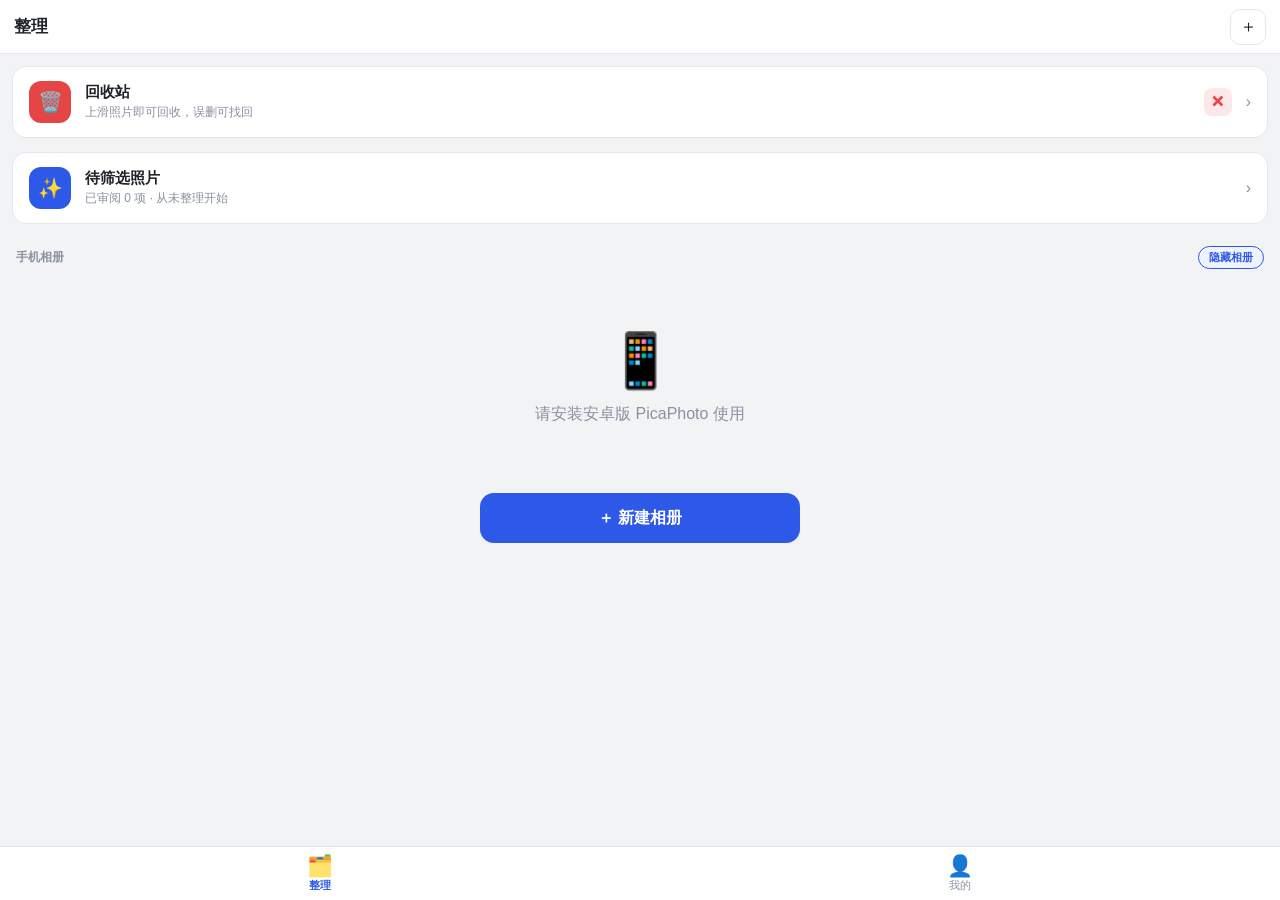
==== commit 6f0e4a4e: "Release PicaPhoto 2.0" ====
--- a/mobile/index.html
+++ b/mobile/index.html
@@ -45,9 +45,12 @@
 <div id="viewer">
   <div id="vPreview">
     <div id="vTrack"></div>
-    <div id="vTrashZone"><span class="ic">🗑️</span><span class="txt">松手移入回收站</span></div>
-    <div id="vHint">↑ 上滑回收 · ↓ 下滑返回 · 捏合返回</div>
+    <div id="vTrashZone"><span class="ic">📁</span><span class="txt">松手移入相册</span></div>
+    <div id="vHint">↑ 上滑整理 · ↓ 下滑返回 · 捏合返回</div>
     <div class="v-count" id="vCount">1 / 1</div>
+    <button class="v-action" id="vReview" title="标记已审阅">✓</button>
+    <button class="v-action" id="vUndoCompact" title="撤销" hidden>↩</button>
+    <button class="v-action danger" id="vDelete" title="删除">🗑</button>
     <button class="v-close" id="vClose">✕</button>
   </div>
   <div id="vWork"></div>
--- a/mobile/app.css
+++ b/mobile/app.css
@@ -33,8 +33,8 @@
 @keyframes viewerIn{from{transform:translateY(40px);opacity:.4}to{transform:translateY(0);opacity:1}}
 @keyframes spinner{to{transform:rotate(360deg)}}
 .anim-fade{animation:fadeIn .25s var(--ease)}
-.anim-rise{animation:riseIn .32s var(--ease) both}
-.anim-pop{animation:popIn .3s var(--spring) both}
+.anim-rise{animation:riseIn .2s var(--ease) both}
+.anim-pop{animation:popIn .2s var(--spring) both}
 @media (prefers-reduced-motion: reduce){
   *{animation:none!important;transition:none!important}
 }
@@ -50,7 +50,7 @@
 #topbar .tb-btn:active{transform:scale(.88)}
 main{position:fixed;inset:calc(var(--bar-h) + var(--safe-t)) 0 calc(var(--bar-h) + var(--safe-b));overflow:hidden}
 .view{position:absolute;inset:0;overflow-y:auto;-webkit-overflow-scrolling:touch;padding:12px 12px 30px;display:none;overscroll-behavior-y:contain}
-.view.active{display:block;animation:viewIn .26s var(--ease)}
+.view.active{display:block;animation:viewIn .18s var(--ease)}
 /* ============ 首页 ============ */
 .set-h{font-size:12px;color:var(--sub);font-weight:600;padding:8px 4px 4px;display:flex;align-items:center;gap:8px}
 .set-h2{font-size:12px;color:var(--sub);font-weight:600;padding:8px 4px 4px;margin:4px 0 0}
@@ -64,7 +64,7 @@
 .alb .name{font-size:14px;font-weight:600;white-space:nowrap;overflow:hidden;text-overflow:ellipsis}
 .alb .cnt{font-size:12px;color:var(--sub);margin-top:2px}
 .ph-grid{display:grid;grid-template-columns:repeat(3,1fr);gap:3px}
-.ph{aspect-ratio:1;background:var(--card);border-radius:6px;overflow:hidden;position:relative;transform:translateZ(0)}
+.ph{aspect-ratio:1;background:var(--card);border-radius:6px;overflow:hidden;position:relative;transform:translateZ(0);content-visibility:auto;contain-intrinsic-size:96px 96px}
 .ph img{width:100%;height:100%;object-fit:cover;display:block;pointer-events:none;transition:transform .2s var(--ease)}
 .ph .idx{position:absolute;left:4px;bottom:4px;min-width:20px;height:20px;padding:0 4px;border-radius:10px;
   background:var(--accent);color:#fff;display:none;align-items:center;justify-content:center;font-size:12px;font-weight:700;
@@ -132,7 +132,7 @@
   background:color-mix(in srgb,var(--accent) 14%,transparent);padding:6px;border-radius:10px;z-index:4;pointer-events:none;opacity:0;transition:opacity .25s}
 .manage-hint.show{opacity:1}
 /* ============ 我的 ============ */
-.me-head{display:flex;align-items:center;gap:14px;padding:6px 4px 16px;animation:riseIn .3s var(--ease) both}
+.me-head{display:flex;align-items:center;gap:14px;padding:6px 4px 16px;animation:riseIn .2s var(--ease) both}
 .me-head img{width:56px;height:56px;border-radius:14px;flex:none;box-shadow:0 6px 16px rgba(46,88,232,.25)}
 .me-head .me-name{font-size:20px;font-weight:800}
 .me-head .me-ver{font-size:12px;color:var(--sub);margin-top:3px}
@@ -141,7 +141,7 @@
   display:flex;flex-direction:column;align-items:center;gap:4px;animation:riseIn .3s var(--ease) both}
 .stat b{font-size:20px;font-weight:800;color:var(--accent)}
 .stat span{font-size:11px;color:var(--sub)}
-.cal-card{background:var(--card);border:1px solid var(--line);border-radius:var(--r);padding:14px;margin-bottom:12px;animation:riseIn .34s var(--ease) both}
+.cal-card{background:var(--card);border:1px solid var(--line);border-radius:var(--r);padding:14px;margin-bottom:12px;animation:riseIn .2s var(--ease) both}
 .cal-head{display:flex;align-items:center;justify-content:space-between;margin-bottom:10px}
 .cal-head button{width:30px;height:30px;border-radius:8px;background:var(--bg);border:1px solid var(--line);font-size:15px;transition:transform .14s var(--spring)}
 .cal-head button:active{transform:scale(.85)}
@@ -179,7 +179,7 @@
 .switch.on::after{transform:translateX(20px)}
 /* ============ 大图整理 ============ */
 #viewer{position:fixed;inset:0;background:var(--bg);z-index:100;display:none;flex-direction:column;touch-action:none;overflow:hidden}
-#viewer.open{display:flex;animation:viewerIn .28s var(--ease)}
+#viewer.open{display:flex;animation:viewerIn .2s var(--ease)}
 #vPreview{position:relative;flex:1;background:#0d0e12;overflow:hidden;min-height:0}
 #vTrack{position:absolute;inset:calc(var(--safe-t) + 42px) 0 0;will-change:transform;transform:translate(0,0)}
 #viewer .slide{position:absolute;top:calc(var(--safe-t) + 42px);left:0;right:0;bottom:0;overflow:hidden;display:flex;align-items:center;justify-content:center;
@@ -194,9 +194,17 @@
 #viewer video{pointer-events:auto}
 .v-count{position:absolute;top:calc(var(--safe-t) + 50px);left:14px;z-index:6;color:#fff;font-size:13px;font-weight:600;
   background:rgba(0,0,0,.45);padding:4px 10px;border-radius:12px;animation:fadeIn .3s var(--ease) both}
-.v-close{position:absolute;top:calc(var(--safe-t) + 48px);right:12px;z-index:6;width:34px;height:34px;border-radius:50%;
+.v-close,.v-action{position:absolute;top:calc(var(--safe-t) + 48px);z-index:6;width:34px;height:34px;border-radius:50%;
   background:rgba(0,0,0,.45);color:#fff;font-size:15px;display:flex;align-items:center;justify-content:center;transition:transform .16s var(--spring),background .2s}
+.v-close{right:12px}
+.v-action{right:54px;font-size:16px}
+.v-action#vUndoCompact{right:96px}
+.v-action#vReview{right:138px}
+.v-action#vReview.on{background:rgba(7,193,96,.9)}
+.v-action.danger{background:rgba(229,69,69,.84)}
+.v-action[hidden]{display:none}
 .v-close:active{transform:scale(.86) rotate(90deg)}
+.v-action:active{transform:scale(.86)}
 #vHint{position:absolute;top:calc(var(--safe-t) + 92px);left:50%;transform:translateX(-50%);z-index:7;
   color:#fff;font-size:12px;background:rgba(0,0,0,.45);padding:5px 12px;border-radius:14px;opacity:0;
   transition:opacity .2s;white-space:nowrap}
@@ -228,7 +236,7 @@
 /* ============ 多选栏 ============ */
 #selbar{position:fixed;left:0;right:0;bottom:0;z-index:80;display:flex;align-items:center;gap:10px;
   padding:10px 14px calc(var(--safe-b) + 10px);background:color-mix(in srgb,var(--card) 94%,transparent);
-  backdrop-filter:blur(14px);border-top:1px solid var(--line);transform:translateY(120%);transition:transform .28s var(--ease)}
+  backdrop-filter:blur(14px);border-top:1px solid var(--line);transform:translateY(120%);transition:transform .2s var(--ease)}
 #selbar.show{transform:translateY(0)}
 #selbar .count{flex:1;font-size:14px;font-weight:600;white-space:nowrap}
 #selbar .sbtn{height:40px;padding:0 16px;border-radius:20px;background:var(--bg);border:1px solid var(--line);font-size:14px;transition:transform .14s var(--spring)}
@@ -239,17 +247,20 @@
 #sheet{position:fixed;inset:0;z-index:110;background:rgba(0,0,0,.4);display:none;align-items:flex-end}
 #sheet.open{display:flex}
 #sheet .panel{width:100%;background:var(--card);border-radius:18px 18px 0 0;padding:10px 0 calc(var(--safe-b) + 14px);
-  animation:sheetUp .26s var(--ease);max-height:70vh;display:flex;flex-direction:column}
+  animation:sheetUp .18s var(--ease);max-height:70vh;display:flex;flex-direction:column}
 #sheet .head{display:flex;align-items:center;padding:12px 18px 6px;font-size:13px;color:var(--sub);font-weight:600;flex:none}
 #sheet .head .x{margin-left:auto;font-size:18px;color:var(--sub);padding:4px;transition:transform .2s var(--spring)}
 #sheet .head .x:active{transform:rotate(90deg)}
 #sheet .list{overflow-y:auto;-webkit-overflow-scrolling:touch}
+.album-search{margin:4px 14px 10px;width:calc(100% - 28px);height:40px;border-radius:10px;border:1px solid var(--line);background:var(--bg);color:var(--fg);padding:0 12px;font-size:14px;outline:none}
+.album-search:focus{border-color:var(--accent)}
+.sheet-label{padding:4px 20px 8px;font-size:12px;color:var(--sub);font-weight:700}
 #sheet .opt{display:flex;align-items:center;gap:14px;padding:14px 20px;font-size:16px;border-top:1px solid var(--line);transition:background .15s;animation:riseIn .24s var(--ease) both}
 #sheet .opt:active{background:color-mix(in srgb,var(--fg) 4%,transparent)}
 #sheet .opt .ic{font-size:20px;width:24px;text-align:center}
 #dlg,#updateDlg{position:fixed;inset:0;z-index:120;background:rgba(0,0,0,.45);display:none;align-items:center;justify-content:center}
 #dlg.open,#updateDlg.open{display:flex}
-#dlg .box,#updateDlg .box{width:min(340px,86%);background:var(--card);border-radius:16px;padding:20px;animation:dlgIn .2s var(--spring)}
+#dlg .box,#updateDlg .box{width:min(340px,86%);background:var(--card);border-radius:16px;padding:20px;animation:dlgIn .14s var(--spring)}
 #dlg .t,#updateDlg .t{font-size:16px;font-weight:700;margin-bottom:12px;text-align:center}
 #dlg input{width:100%;height:44px;border-radius:10px;border:1px solid var(--line);background:var(--bg);
   color:var(--fg);padding:0 12px;font-size:15px;outline:none;transition:border-color .2s}
@@ -266,7 +277,7 @@
   flex-wrap:wrap;align-content:flex-start;max-height:104px;overflow-x:hidden;overflow-y:auto;
   padding:8px 12px;background:color-mix(in srgb,var(--card) 94%,transparent);
   backdrop-filter:blur(14px);border-top:1px solid var(--line);-webkit-overflow-scrolling:touch;scrollbar-width:none}
-#multiAlbums.show{display:flex;animation:riseIn .22s var(--ease)}
+#multiAlbums.show{display:flex;animation:riseIn .15s var(--ease)}
 #multiAlbums::-webkit-scrollbar{display:none}
 #multiAlbums .mchip{flex:none;height:36px;padding:0 16px;border-radius:18px;background:var(--accent);color:#fff;
   font-size:13px;font-weight:600;display:flex;align-items:center;gap:6px;transition:transform .14s var(--spring)}
@@ -287,7 +298,7 @@
 /* “完成整理”：批量确认删除已移动照片的源文件 */
 #fabDone{position:fixed;right:14px;bottom:calc(var(--bar-h) + var(--safe-b) + 16px);z-index:70;height:44px;padding:0 18px;
   border-radius:22px;background:var(--green);color:#fff;font-size:14px;font-weight:700;display:flex;align-items:center;justify-content:center;
-  box-shadow:0 8px 20px rgba(7,193,96,.4);animation:riseIn .25s var(--ease);transition:transform .14s var(--spring)}
+  box-shadow:0 8px 20px rgba(7,193,96,.4);animation:riseIn .18s var(--ease);transition:transform .14s var(--spring)}
 #fabDone:active{transform:scale(.93)}
 /* ============ 回收站操作按钮 ============ */
 .trash-actions{display:flex;flex-direction:column;align-items:center;margin-top:6px;animation:riseIn .3s var(--ease) both}
@@ -330,8 +341,8 @@
 #viewer[data-vwork="bottom"] .vw-albums{flex-wrap:wrap;max-height:132px;overflow-y:hidden;overflow-x:auto}
 /* 上滑删除：当前照片飞走层 */
 .ghost-fly{position:fixed;left:0;right:0;top:0;bottom:0;width:100%;height:100%;object-fit:contain;z-index:999;pointer-events:none;
-  transition:transform .18s var(--ease),opacity .18s var(--ease)}
-.ghost-fly.fly{transform:translateY(-170px) scale(.9);opacity:0}
+  transform-origin:100% 0;transition:transform .28s cubic-bezier(.2,.8,.2,1),opacity .24s ease}
+.ghost-fly.fly{transform:translate3d(42vw,-46vh,0) scale(.08);opacity:0}
 
 /* 首页：隐藏相册按钮 / 回收站清空小方块 */
 .hide-btn{margin-left:auto;font-size:11px;color:var(--accent);background:var(--accent-soft);border:1px solid var(--accent);padding:3px 10px;border-radius:12px;font-weight:600;flex:none;transition:transform .12s var(--spring)}
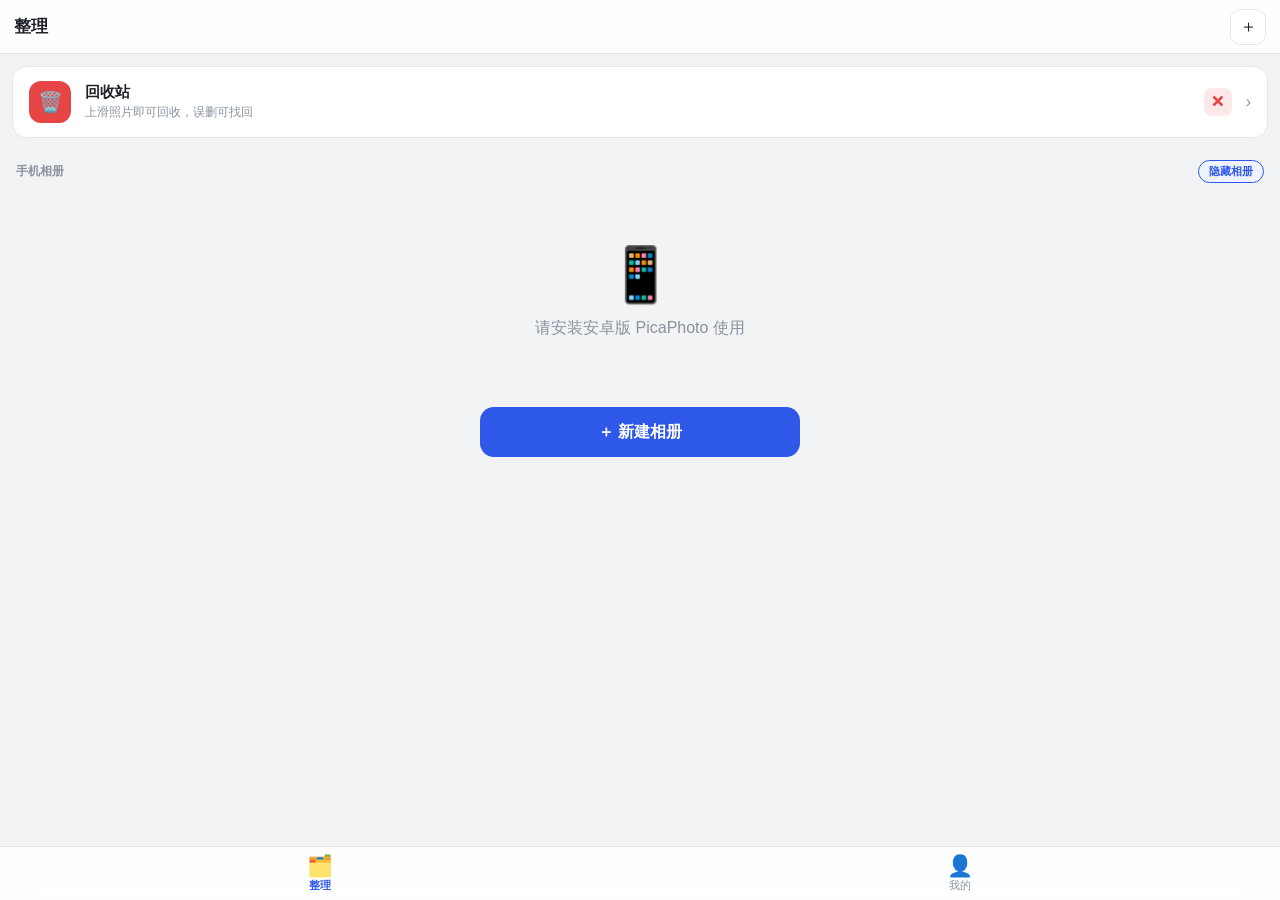
==== commit a959df6e: "release: PicaPhoto Android v2.0.5" ====
--- a/mobile/index.html
+++ b/mobile/index.html
@@ -45,10 +45,9 @@
 <div id="viewer">
   <div id="vPreview">
     <div id="vTrack"></div>
-    <div id="vTrashZone"><span class="ic">📁</span><span class="txt">松手移入相册</span></div>
-    <div id="vHint">↑ 上滑整理 · ↓ 下滑返回 · 捏合返回</div>
+    <div id="vTrashZone"><span class="ic">🗑️</span><span class="txt">松手移入回收站</span></div>
+    <div id="vHint">↑ 上滑回收 · ↓ 下滑返回 · 捏合返回</div>
     <div class="v-count" id="vCount">1 / 1</div>
-    <button class="v-action" id="vReview" title="标记已审阅">✓</button>
     <button class="v-action" id="vUndoCompact" title="撤销" hidden>↩</button>
     <button class="v-action danger" id="vDelete" title="删除">🗑</button>
     <button class="v-close" id="vClose">✕</button>
--- a/mobile/app.css
+++ b/mobile/app.css
@@ -199,8 +199,6 @@
 .v-close{right:12px}
 .v-action{right:54px;font-size:16px}
 .v-action#vUndoCompact{right:96px}
-.v-action#vReview{right:138px}
-.v-action#vReview.on{background:rgba(7,193,96,.9)}
 .v-action.danger{background:rgba(229,69,69,.84)}
 .v-action[hidden]{display:none}
 .v-close:active{transform:scale(.86) rotate(90deg)}
@@ -284,12 +282,12 @@
 #multiAlbums .mchip:active{transform:scale(.9)}
 #multiAlbums .mchip.new{background:var(--accent-soft);color:var(--accent);border:1px dashed var(--accent)}
 /* ============ Toast ============ */
-#toast{position:fixed;left:50%;bottom:calc(var(--bar-h) + var(--safe-b) + 26px);transform:translateX(-50%) translateY(10px);
-  background:rgba(0,0,0,.82);color:#fff;padding:10px 16px;border-radius:22px;font-size:14px;z-index:200;
-  display:flex;align-items:center;gap:14px;opacity:0;pointer-events:none;transition:opacity .25s,transform .25s;
-  max-width:88%}
+#toast{position:fixed;left:50%;top:calc(env(safe-area-inset-top) + 12px);bottom:auto;transform:translateX(-50%) translateY(-10px);
+  background:rgba(0,0,0,.78);color:#fff;padding:6px 11px;border-radius:16px;font-size:12px;z-index:200;
+  display:flex;align-items:center;gap:9px;opacity:0;pointer-events:none;transition:opacity .25s,transform .25s;
+  max-width:72%;box-shadow:0 3px 12px rgba(0,0,0,.16)}
 #toast.show{opacity:1;transform:translateX(-50%) translateY(0)}
-#toast .act{color:#7ab8ff;font-weight:700;font-size:14px;padding:4px}
+#toast .act{color:#9bc6ff;font-weight:700;font-size:12px;padding:3px}
 /* ============ FAB ============ */
 #fab{position:fixed;right:18px;bottom:calc(var(--bar-h) + var(--safe-b) + 18px);z-index:60;width:56px;height:56px;
   border-radius:50%;background:var(--accent);color:#fff;font-size:26px;display:flex;align-items:center;justify-content:center;
